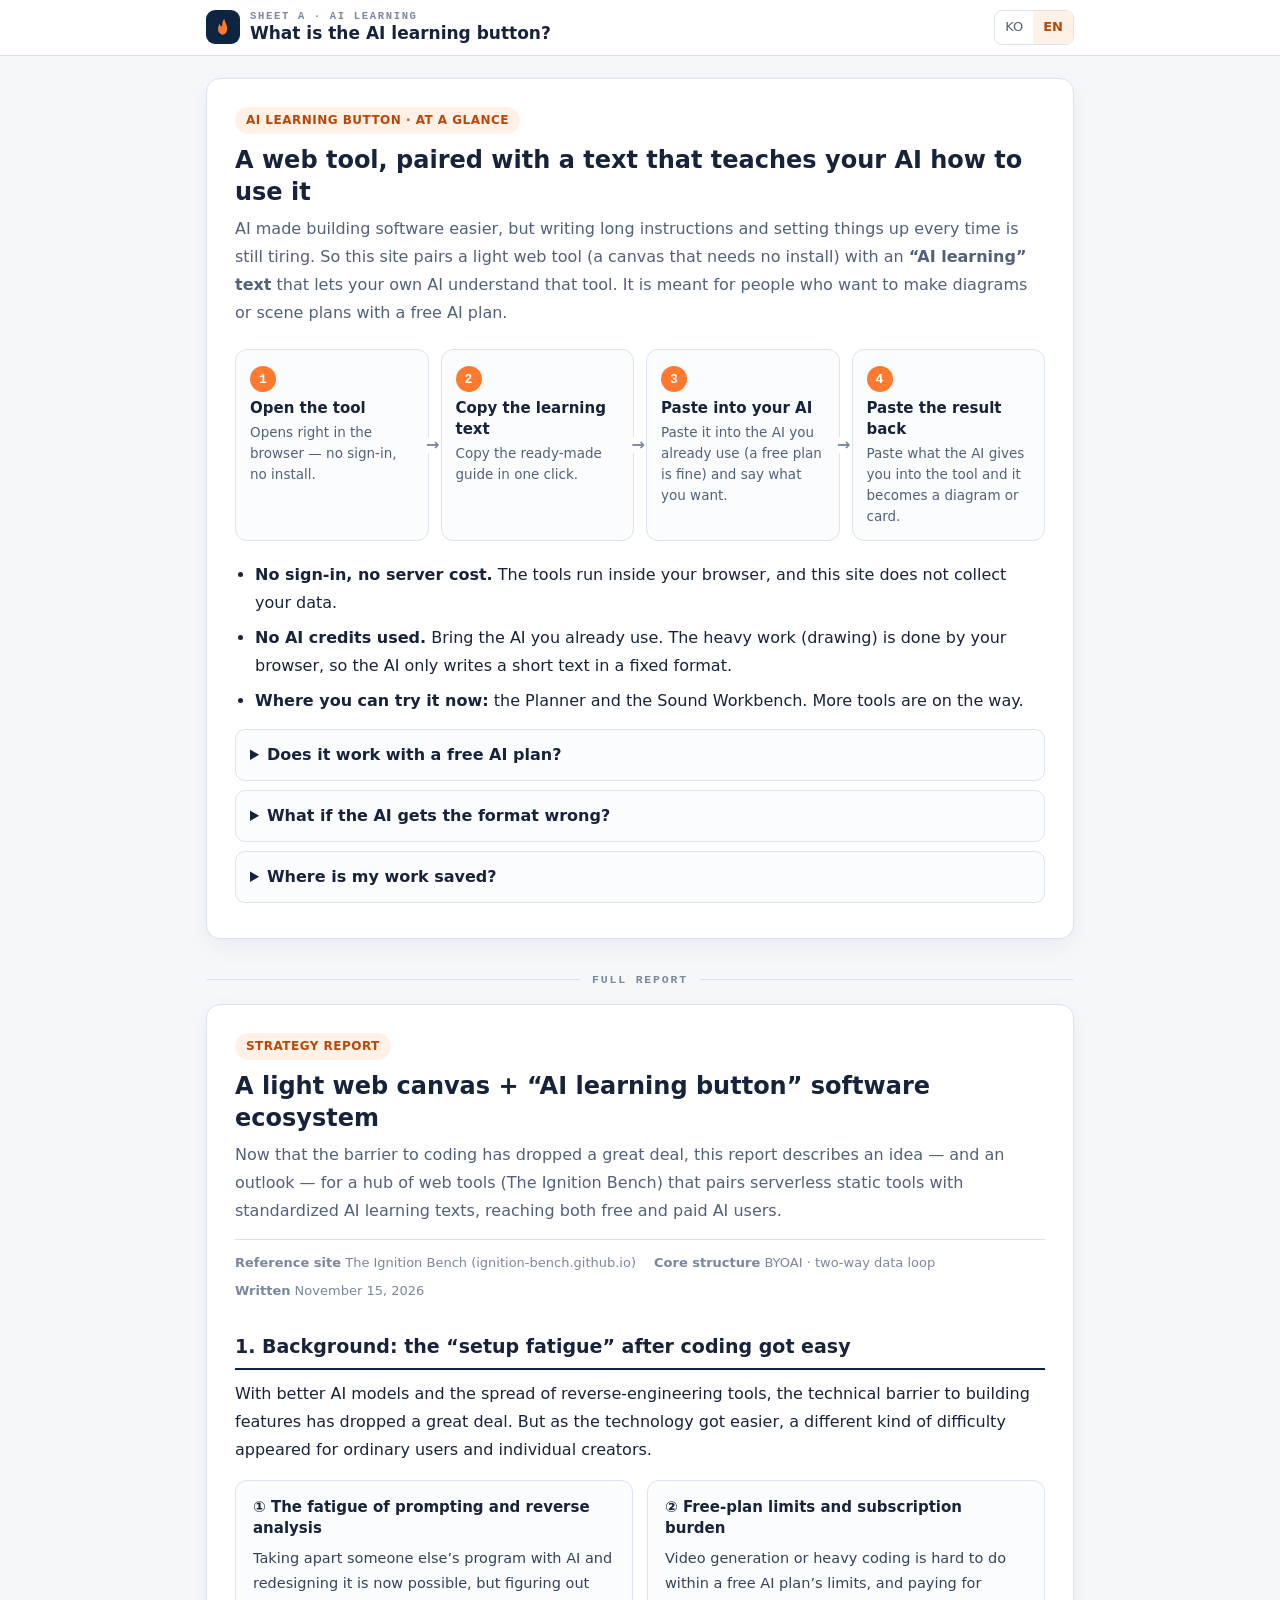
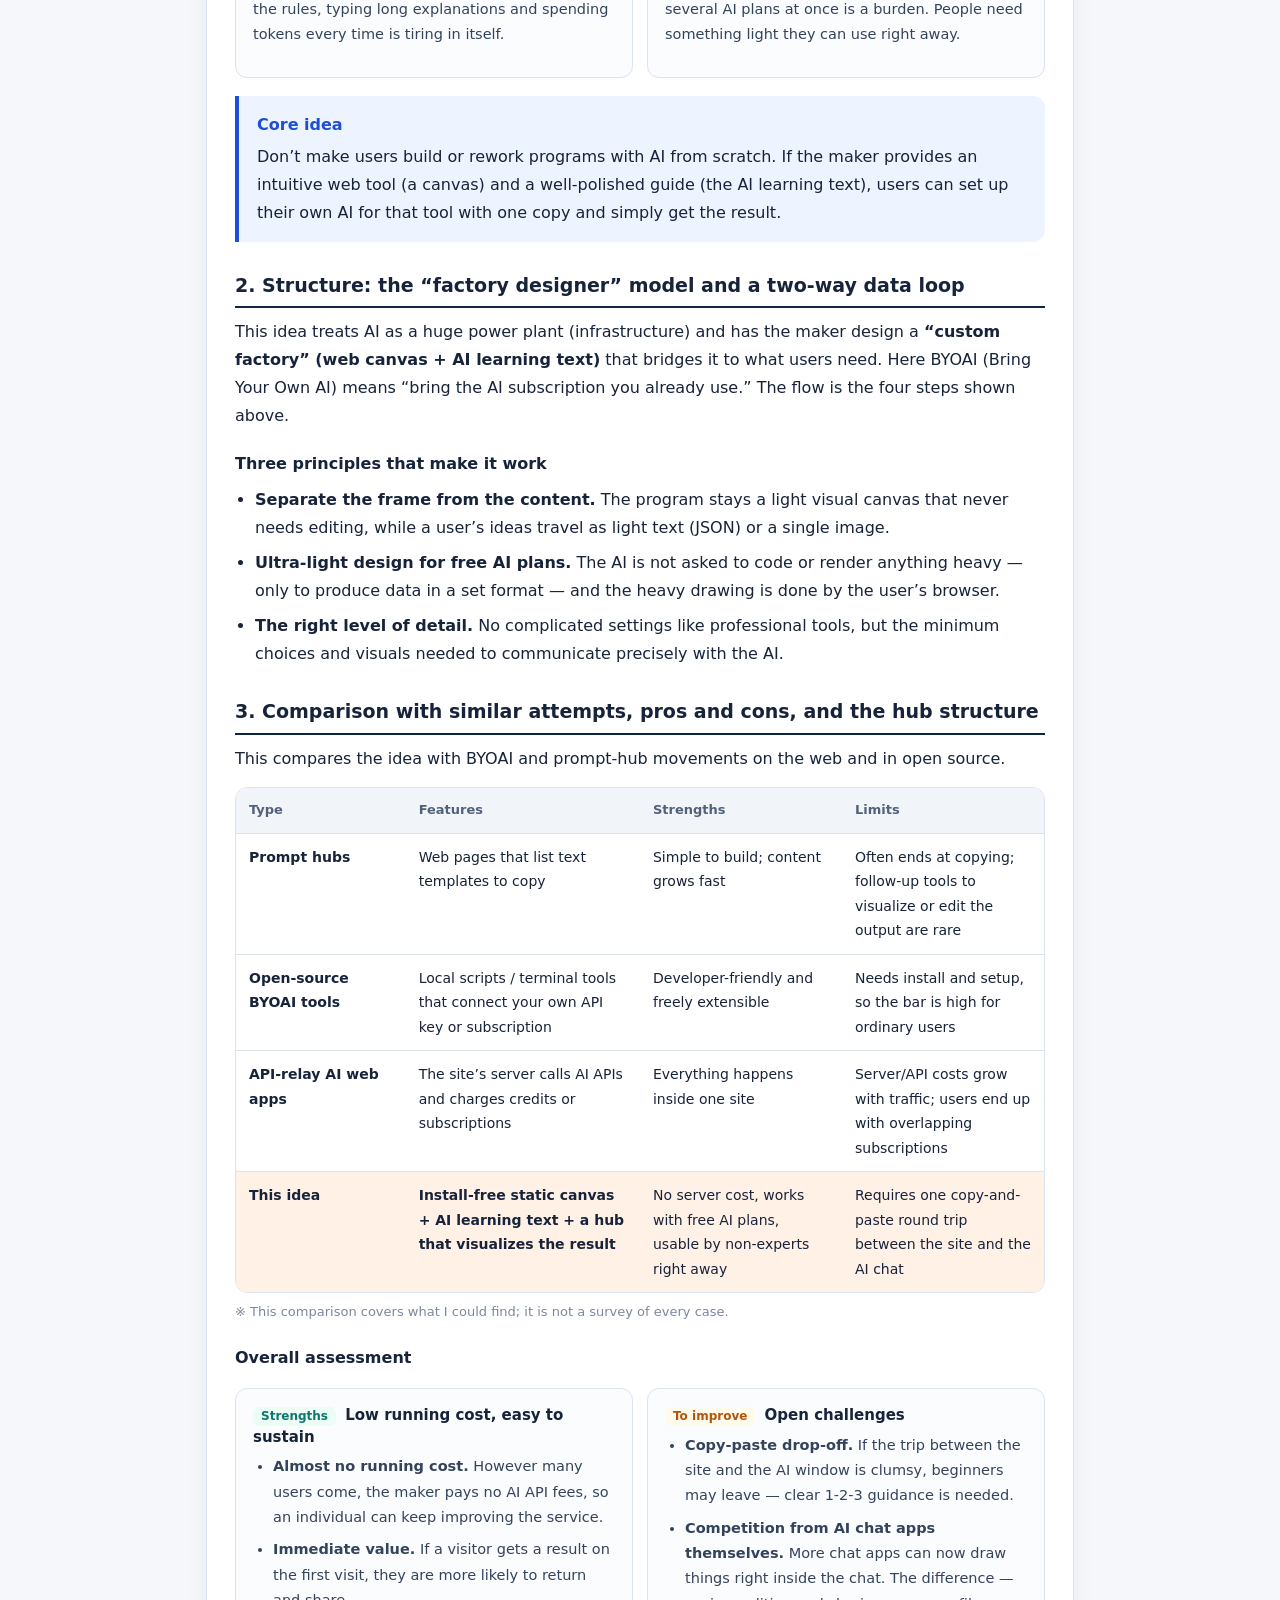
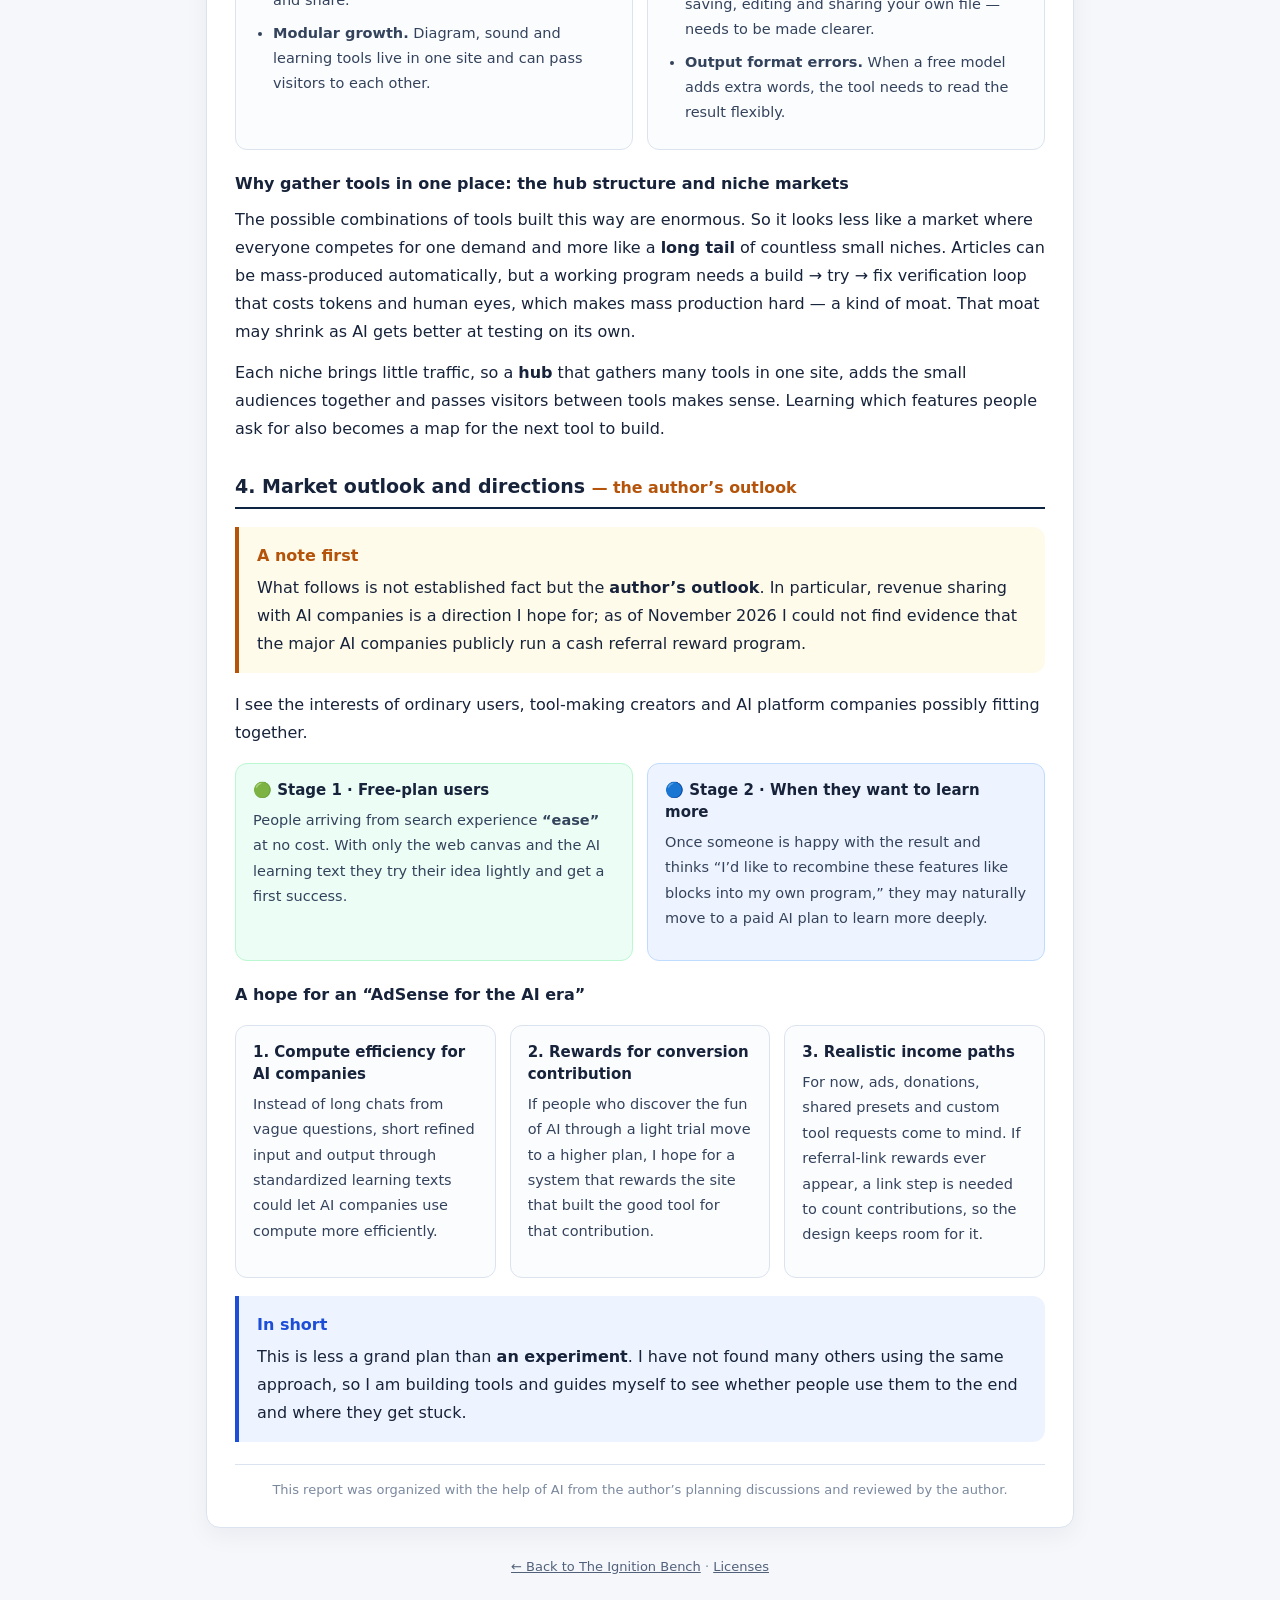
==== ai-learning/index.html @ ddd35b8a "Update print statement from 'Hello' to 'Goodbye'" ====
<!doctype html>
<html lang="ko">
<head>
<meta charset="utf-8">
<meta name="viewport" content="width=device-width, initial-scale=1, viewport-fit=cover">
<title>AI 학습 버튼이란? 무료 AI 플랜으로 쓰는 웹 도구 · The Ignition Bench</title>
<meta name="description" content="AI 학습 버튼 = 웹 도구 + AI에게 쓰는 법을 알려 주는 글 한 쌍. 도구를 열고, 학습 글을 복사해 내 AI(무료 플랜도 가능)에 붙여넣고, 결과를 도구에 붙여넣으면 끝. 로그인 없음 · 서버 비용 없음.">
<meta name="theme-color" content="#ffffff">
<link rel="canonical" href="https://ignition-bench.github.io/ai-learning/">
<meta property="og:type" content="article">
<meta property="og:title" content="AI 학습 버튼이란? · The Ignition Bench">
<meta property="og:description" content="웹 도구 + AI 학습 글. 내 AI(무료 플랜도 가능)에 붙여넣기만 하면 그림과 카드로 완성돼요. · Web tool + AI learning text, works with your own AI.">
<meta property="og:url" content="https://ignition-bench.github.io/ai-learning/">
<meta property="og:image" content="https://ignition-bench.github.io/assets/icon/site-icon-512.png">
<link rel="icon" href="../assets/icon/site-icon.svg" type="image/svg+xml">
<link rel="icon" href="../assets/icon/site-icon-32.png" sizes="32x32" type="image/png">
<link rel="apple-touch-icon" href="../assets/icon/site-icon-180.png">
<style>
  :root{
    --paper:#f5f7fb; --card:#ffffff; --ink:#17233a; --dim:#52617a; --faint:#7a889e; --line:#dbe3ef;
    --bp:#0d2541; --ember:#ff7a2f; --ember-ink:#b8480a; --ember-bg:#fff1e6; --blue:#1d4ed8; --blue-bg:#eef4ff; --green:#0f766e; --green-bg:#ecfdf5; --warn:#b45309; --warn-bg:#fffbeb;
    --f-ui:"Apple SD Gothic Neo","Malgun Gothic","Noto Sans KR",system-ui,-apple-system,"Segoe UI",sans-serif;
    --f-mono:ui-monospace,"SF Mono",Consolas,"Roboto Mono",monospace;
  }
  *{box-sizing:border-box}
  html,body{margin:0}
  body{background:var(--paper);color:var(--ink);font-family:var(--f-ui);line-height:1.75;-webkit-font-smoothing:antialiased;word-break:keep-all;overflow-wrap:anywhere}
  a{color:var(--blue)}
  button{font:inherit;cursor:pointer}
  :focus-visible{outline:2px solid var(--ember);outline-offset:2px}
  html[lang=ko] [data-show=en], html[lang=en] [data-show=ko]{display:none!important}

  .bar{position:sticky;top:0;z-index:5;background:#ffffffee;backdrop-filter:blur(6px);border-bottom:1px solid var(--line)}
  .bar-in{max-width:900px;margin:0 auto;padding:10px 16px;display:flex;align-items:center;gap:10px}
  .home{display:inline-grid;place-items:center;flex:none;width:34px;height:34px;border-radius:9px;background:var(--bp);text-decoration:none}
  .home:hover,.home:focus-visible{box-shadow:0 0 0 3px #ff7a2f55}
  .bar .tt{flex:1;min-width:0}
  .sheet{font:600 10.5px var(--f-mono);letter-spacing:.16em;color:var(--faint)}
  .bar h1{margin:0;font-size:17px;line-height:1.3}
  .lang{display:flex;flex:none;border:1px solid var(--line);border-radius:8px;overflow:hidden}
  .lang button{background:none;border:0;padding:5px 10px;font-size:13px;color:var(--dim)}
  .lang button[aria-pressed="true"]{background:var(--ember-bg);color:var(--ember-ink);font-weight:700}

  .page{max-width:900px;margin:0 auto;padding:22px 16px 56px}
  .panel{background:var(--card);border:1px solid var(--line);border-radius:14px;padding:26px 28px;box-shadow:0 8px 24px rgba(15,23,42,.05)}
  .panel + .panel{margin-top:22px}
  .badge{display:inline-block;background:var(--ember-bg);color:var(--ember-ink);font-size:12px;font-weight:800;padding:3px 11px;border-radius:999px;letter-spacing:.04em;margin-bottom:10px}
  h2{margin:0 0 6px;font-size:24px;line-height:1.35}
  .lead{margin:0 0 4px;color:var(--dim);font-size:16px}
  h3{margin:30px 0 10px;font-size:19px;line-height:1.4;padding-bottom:8px;border-bottom:2px solid var(--bp)}
  h4{margin:20px 0 8px;font-size:16px}
  p{margin:0 0 13px}
  ul{margin:0 0 14px;padding-left:20px}
  li{margin-bottom:7px}

  .flow{display:grid;grid-template-columns:repeat(4,1fr);gap:12px;margin:22px 0 20px;counter-reset:st}
  .step{position:relative;border:1px solid var(--line);border-radius:12px;padding:14px 14px 13px;background:#fbfcfe}
  .step .n{display:inline-grid;place-items:center;width:26px;height:26px;border-radius:50%;background:var(--ember);color:#fff;font:800 13px var(--f-mono);margin-bottom:6px}
  .step b{display:block;font-size:15px;line-height:1.4;margin-bottom:3px}
  .step span{display:block;font-size:13.5px;color:var(--dim);line-height:1.55}
  .step:not(:last-child)::after{content:"→";position:absolute;right:-12px;top:50%;transform:translateY(-50%);color:var(--faint);font-weight:800;background:var(--card);line-height:1;z-index:1}

  .box{border-left:4px solid var(--blue);background:var(--blue-bg);border-radius:0 12px 12px 0;padding:15px 18px;margin:18px 0}
  .box b.t{display:block;color:var(--blue);margin-bottom:4px}
  .box.warn{border-left-color:var(--warn);background:var(--warn-bg)}
  .box.warn b.t{color:var(--warn)}
  .box p:last-child{margin-bottom:0}

  .grid2,.grid3{display:grid;gap:14px;margin:16px 0}
  .grid2{grid-template-columns:repeat(2,1fr)}
  .grid3{grid-template-columns:repeat(3,1fr)}
  .mini{border:1px solid var(--line);border-radius:12px;padding:16px 17px;background:#fbfcfe}
  .mini h5{margin:0 0 6px;font-size:15px;line-height:1.45}
  .mini p,.mini li{font-size:14.5px;color:#34435c}
  .mini ul{margin:6px 0 0}
  .tag{display:inline-block;font-size:12px;font-weight:800;padding:1px 8px;border-radius:6px;margin-right:4px}
  .tag.pro{background:var(--green-bg);color:var(--green)}
  .tag.con{background:var(--warn-bg);color:var(--warn)}

  .tbl{overflow-x:auto;margin:14px 0 8px;border:1px solid var(--line);border-radius:12px}
  table{width:100%;min-width:660px;border-collapse:collapse;font-size:14px}
  th,td{text-align:left;vertical-align:top;padding:11px 13px;border-bottom:1px solid var(--line)}
  th{background:#f1f5fa;font-size:13px;color:var(--dim)}
  tr:last-child td{border-bottom:0}
  tr.me td{background:var(--ember-bg)}
  .cap{font-size:13px;color:var(--faint);margin:0 0 14px}

  .faq details{border:1px solid var(--line);border-radius:10px;padding:11px 14px;margin:9px 0;background:#fbfcfe}
  .faq summary{cursor:pointer;font-weight:700}
  .faq details p{margin:8px 0 0;font-size:14.5px;color:#34435c}

  .sep{display:flex;align-items:center;gap:12px;margin:34px 0 18px;color:var(--faint);font:700 11.5px var(--f-mono);letter-spacing:.16em}
  .sep::before,.sep::after{content:"";flex:1;height:1px;background:var(--line)}
  .meta{display:flex;flex-wrap:wrap;gap:6px 18px;margin-top:14px;padding-top:12px;border-top:1px solid var(--line);font-size:13px;color:var(--faint)}
  .foot{margin-top:28px;text-align:center;font-size:13px;color:var(--faint)}
  .foot a{color:var(--dim)}

  @media (max-width:720px){
    .panel{padding:20px 17px}
    h2{font-size:21px}
    .flow{grid-template-columns:1fr 1fr}
    .step:nth-child(2)::after{display:none}
    .grid2,.grid3{grid-template-columns:1fr}
    .bar .sheet{display:none}
  }
  @media (max-width:420px){ .flow{grid-template-columns:1fr} .step::after{display:none} }
</style>
</head>
<body>
<header class="bar"><div class="bar-in">
  <a class="home" href="../" data-ko-title="The Ignition Bench 메인으로" data-en-title="Back to The Ignition Bench" title="The Ignition Bench 메인으로"><svg viewBox="28 12 30 40" width="18" height="18" aria-hidden="true"><path d="M41 49 C 29 45, 31 32, 36 25 C 37 31, 40 32, 41 30 C 42 24, 41 18, 46 14 C 48 24, 54 29, 52 39 C 51 45, 47 49, 41 49Z" fill="#ff7a2f"/></svg></a>
  <div class="tt"><div class="sheet">SHEET A · AI LEARNING</div><h1 data-ko="AI 학습 버튼이란?" data-en="What is the AI learning button?">AI 학습 버튼이란?</h1></div>
  <div class="lang" role="group" aria-label="Language"><button type="button" data-l="ko" aria-pressed="true">KO</button><button type="button" data-l="en" aria-pressed="false">EN</button></div>
</div></header>

<main class="page">

<article class="panel" id="what">
  <div data-show="ko">
    <span class="badge">AI 학습 버튼 · 한눈에</span>
    <h2>웹 도구 + AI에게 쓰는 법을 알려 주는 글, 한 쌍이에요</h2>
    <p class="lead">AI 덕분에 프로그램 만들기는 쉬워졌지만, 매번 긴 설명을 쓰고 설정하는 일은 여전히 피곤해요. 그래서 이 사이트는 설치 없이 바로 쓰는 가벼운 웹 도구(도화지)와, 내 AI가 그 도구를 이해하게 해 주는 <b>「AI 학습」 글</b>을 함께 둡니다. 무료 AI 플랜으로 다이어그램이나 장면 설계를 만들고 싶은 분을 위한 방식이에요.</p>
  </div>
  <div data-show="en">
    <span class="badge">AI LEARNING BUTTON · AT A GLANCE</span>
    <h2>A web tool, paired with a text that teaches your AI how to use it</h2>
    <p class="lead">AI made building software easier, but writing long instructions and setting things up every time is still tiring. So this site pairs a light web tool (a canvas that needs no install) with an <b>“AI learning” text</b> that lets your own AI understand that tool. It is meant for people who want to make diagrams or scene plans with a free AI plan.</p>
  </div>

  <div class="flow" role="list">
    <div class="step" role="listitem"><span class="n">1</span>
      <b data-show="ko">도구 열기</b><b data-show="en">Open the tool</b>
      <span data-show="ko">로그인도 설치도 없이 브라우저에서 바로 열어요.</span><span data-show="en">Opens right in the browser — no sign-in, no install.</span></div>
    <div class="step" role="listitem"><span class="n">2</span>
      <b data-show="ko">AI 학습 글 복사</b><b data-show="en">Copy the learning text</b>
      <span data-show="ko">도구가 준비해 둔 설명서를 한 번에 복사해요.</span><span data-show="en">Copy the ready-made guide in one click.</span></div>
    <div class="step" role="listitem"><span class="n">3</span>
      <b data-show="ko">내 AI에 붙여넣기</b><b data-show="en">Paste into your AI</b>
      <span data-show="ko">내가 쓰는 AI(무료 플랜도 괜찮아요)에 붙여넣고 하고 싶은 걸 말해요.</span><span data-show="en">Paste it into the AI you already use (a free plan is fine) and say what you want.</span></div>
    <div class="step" role="listitem"><span class="n">4</span>
      <b data-show="ko">결과를 도구에 붙여넣기</b><b data-show="en">Paste the result back</b>
      <span data-show="ko">AI가 준 결과를 도구에 붙여넣으면 그림과 카드로 완성돼요.</span><span data-show="en">Paste what the AI gives you into the tool and it becomes a diagram or card.</span></div>
  </div>

  <div data-show="ko">
    <ul>
      <li><b>로그인 없음 · 서버 비용 없음.</b> 도구는 내 브라우저 안에서 움직이고, 이 사이트는 내 데이터를 걷지 않아요.</li>
      <li><b>AI 크레딧을 쓰지 않아요.</b> AI는 각자 쓰던 걸 그대로 가져오고, 무거운 일(화면 그리기)은 브라우저가 해서 AI는 정해진 형식의 글만 만들면 돼요.</li>
      <li><b>지금 써 볼 수 있는 곳:</b> 기획 도구와 사운드 작업대. 다른 도구로 넓혀 가는 중이에요.</li>
    </ul>
    <div class="faq">
      <details><summary>무료 AI 플랜으로도 되나요?</summary><p>네. 그게 이 방식의 목적이에요. 긴 대화나 무거운 코딩 대신, 학습 글이 정한 형식의 짧은 결과만 만들게 해서 무료 플랜의 한도 안에서도 쓸 수 있게 설계했어요.</p></details>
      <details><summary>AI가 형식을 틀리게 주면요?</summary><p>AI에게 “설명서의 형식대로 다시 써 줘”라고 말하면 보통 고쳐져요. 무료 모델은 가끔 형식 밖의 말을 섞기도 해서, 이 부분은 도구를 다듬으면서 계속 보완하고 있어요.</p></details>
      <details><summary>내 작업은 어디에 저장되나요?</summary><p>내 브라우저와 내가 저장한 파일에 있어요. 이 사이트는 로그인이 없고 내용을 서버로 보내지 않아요. 다른 기기로 옮기려면 파일로 저장해 두세요.</p></details>
    </div>
  </div>
  <div data-show="en">
    <ul>
      <li><b>No sign-in, no server cost.</b> The tools run inside your browser, and this site does not collect your data.</li>
      <li><b>No AI credits used.</b> Bring the AI you already use. The heavy work (drawing) is done by your browser, so the AI only writes a short text in a fixed format.</li>
      <li><b>Where you can try it now:</b> the Planner and the Sound Workbench. More tools are on the way.</li>
    </ul>
    <div class="faq">
      <details><summary>Does it work with a free AI plan?</summary><p>Yes — that is the whole point. Instead of long chats or heavy coding, the learning text asks the AI for a short result in a set format, so it fits within a free plan’s limits.</p></details>
      <details><summary>What if the AI gets the format wrong?</summary><p>Ask it to “rewrite it in the format of the guide” and it usually fixes it. Free models sometimes add extra words, so we keep improving the tools on this point.</p></details>
      <details><summary>Where is my work saved?</summary><p>In your browser and in the files you save. There is no sign-in and the site does not send your content to a server. Save to a file if you want to move to another device.</p></details>
    </div>
  </div>
</article>

<div class="sep"><span data-show="ko">전체 보고서</span><span data-show="en">FULL REPORT</span></div>

<article class="panel" id="report">
  <div data-show="ko">
    <span class="badge">STRATEGY REPORT · 구상 보고서</span>
    <h2>웹 캔버스(도화지) + AI 학습 버튼 기반 초경량 소프트웨어 구상</h2>
    <p class="lead">코딩 진입장벽이 크게 낮아진 시대에, 서버 과금 없는 정적 웹 도구와 표준화된 AI 학습 글을 묶어 무료·유료 AI 사용자 모두에게 닿는 웹 도구 허브(The Ignition Bench)를 만들어 보려는 구상과 앞으로의 전망입니다.</p>
    <div class="meta"><span><b>기준 사이트</b> The Ignition Bench (ignition-bench.github.io)</span><span><b>핵심 구조</b> BYOAI · 양방향 데이터 순환</span><span><b>작성일</b> 2026년 11월 15일</span></div>
  </div>
  <div data-show="en">
    <span class="badge">STRATEGY REPORT</span>
    <h2>A light web canvas + “AI learning button” software ecosystem</h2>
    <p class="lead">Now that the barrier to coding has dropped a great deal, this report describes an idea — and an outlook — for a hub of web tools (The Ignition Bench) that pairs serverless static tools with standardized AI learning texts, reaching both free and paid AI users.</p>
    <div class="meta"><span><b>Reference site</b> The Ignition Bench (ignition-bench.github.io)</span><span><b>Core structure</b> BYOAI · two-way data loop</span><span><b>Written</b> November 15, 2026</span></div>
  </div>

  <div data-show="ko">
    <h3>1. 배경: 코딩이 쉬워진 뒤에 찾아온 ‘설정의 피로’</h3>
    <p>AI 모델의 발전과 역설계(Reverse Engineering) 도구의 보편화로 기능을 구현하는 기술적 장벽은 크게 낮아졌습니다. 그러나 기술이 쉬워진 만큼, 일반 사용자와 개인 창작자 앞에는 다른 형태의 어려움이 생겼습니다.</p>
    <div class="grid2">
      <div class="mini"><h5>① 프롬프트 작성과 역분석의 피로</h5><p>남이 만든 프로그램을 AI로 뜯어보고 다시 설계하는 일은 가능해졌지만, 매번 규칙을 파악하고 긴 설명을 입력하며 토큰을 쓰는 과정 자체가 큰 피로가 됩니다.</p></div>
      <div class="mini"><h5>② 무료 플랜의 한계와 구독 부담</h5><p>영상 생성이나 무거운 코딩은 무료 AI 플랜의 한도 안에서 하기 어렵습니다. 여러 AI의 유료 플랜을 동시에 구독하기도 부담스러워서, 가볍고 바로 쓸 수 있는 대안이 필요합니다.</p></div>
    </div>
    <div class="box"><b class="t">핵심 생각</b><p>사용자에게 처음부터 AI로 프로그램을 짜거나 뜯어고치게 하지 말자. 제작자가 직관적인 웹 도구(도화지)와 잘 다듬은 사용 설명서(AI 학습 글)를 미리 주면, 사용자는 복사 한 번으로 자기 AI를 그 도구 전용으로 세팅하고 결과만 받으면 된다.</p></div>
  </div>
  <div data-show="en">
    <h3>1. Background: the “setup fatigue” after coding got easy</h3>
    <p>With better AI models and the spread of reverse-engineering tools, the technical barrier to building features has dropped a great deal. But as the technology got easier, a different kind of difficulty appeared for ordinary users and individual creators.</p>
    <div class="grid2">
      <div class="mini"><h5>① The fatigue of prompting and reverse analysis</h5><p>Taking apart someone else’s program with AI and redesigning it is now possible, but figuring out the rules, typing long explanations and spending tokens every time is tiring in itself.</p></div>
      <div class="mini"><h5>② Free-plan limits and subscription burden</h5><p>Video generation or heavy coding is hard to do within a free AI plan’s limits, and paying for several AI plans at once is a burden. People need something light they can use right away.</p></div>
    </div>
    <div class="box"><b class="t">Core idea</b><p>Don’t make users build or rework programs with AI from scratch. If the maker provides an intuitive web tool (a canvas) and a well-polished guide (the AI learning text), users can set up their own AI for that tool with one copy and simply get the result.</p></div>
  </div>

  <div data-show="ko">
    <h3>2. 구조: ‘공장 설계자’ 모델과 양방향 데이터 순환</h3>
    <p>이 구상은 AI를 거대한 발전소(인프라)로 보고, 제작자가 사용자의 필요에 맞춘 <b>‘맞춤형 공장(웹 캔버스 + AI 학습 글)’</b>을 설계해 둘 사이를 잇는 구조입니다. 여기서 BYOAI(Bring Your Own AI)는 “내가 쓰던 AI 구독을 그대로 가져온다”는 뜻으로 씁니다. 흐름은 위의 4단계와 같습니다.</p>
    <h4>이 구조가 작동하는 세 가지 원칙</h4>
    <ul>
      <li><b>틀과 알맹이의 분리.</b> 프로그램은 고칠 필요 없는 가벼운 시각 캔버스로 고정하고, 사용자의 아이디어는 가벼운 텍스트(JSON)나 한 장의 이미지로 담아 주고받습니다.</li>
      <li><b>무료 AI 플랜에 맞춘 초경량 설계.</b> AI에게 무거운 코딩이나 렌더링을 시키지 않고 정해진 형식의 데이터만 만들게 하며, 화면을 그리는 무거운 일은 사용자의 브라우저가 맡습니다.</li>
      <li><b>알맞은 수준의 디테일.</b> 전문가용 도구처럼 설정이 복잡하지 않으면서도, AI와 정확히 소통하는 데 필요한 최소한의 선택지와 시각화는 제공합니다.</li>
    </ul>
  </div>
  <div data-show="en">
    <h3>2. Structure: the “factory designer” model and a two-way data loop</h3>
    <p>This idea treats AI as a huge power plant (infrastructure) and has the maker design a <b>“custom factory” (web canvas + AI learning text)</b> that bridges it to what users need. Here BYOAI (Bring Your Own AI) means “bring the AI subscription you already use.” The flow is the four steps shown above.</p>
    <h4>Three principles that make it work</h4>
    <ul>
      <li><b>Separate the frame from the content.</b> The program stays a light visual canvas that never needs editing, while a user’s ideas travel as light text (JSON) or a single image.</li>
      <li><b>Ultra-light design for free AI plans.</b> The AI is not asked to code or render anything heavy — only to produce data in a set format — and the heavy drawing is done by the user’s browser.</li>
      <li><b>The right level of detail.</b> No complicated settings like professional tools, but the minimum choices and visuals needed to communicate precisely with the AI.</li>
    </ul>
  </div>

  <div data-show="ko">
    <h3>3. 비슷한 시도와의 비교, 장단점, 그리고 허브 구조</h3>
    <p>웹과 오픈소스 생태계의 BYOAI·프롬프트 허브 움직임과 이 구상을 견주어 보았습니다.</p>
  </div>
  <div data-show="en">
    <h3>3. Comparison with similar attempts, pros and cons, and the hub structure</h3>
    <p>This compares the idea with BYOAI and prompt-hub movements on the web and in open source.</p>
  </div>
  <div class="tbl"><table>
    <thead><tr>
      <th style="width:21%"><span data-show="ko">유형</span><span data-show="en">Type</span></th>
      <th style="width:29%"><span data-show="ko">특징</span><span data-show="en">Features</span></th>
      <th style="width:25%"><span data-show="ko">장점</span><span data-show="en">Strengths</span></th>
      <th style="width:25%"><span data-show="ko">한계</span><span data-show="en">Limits</span></th></tr></thead>
    <tbody>
      <tr>
        <td><b><span data-show="ko">프롬프트 모음 사이트</span><span data-show="en">Prompt hubs</span></b></td>
        <td><span data-show="ko">텍스트 템플릿을 나열하고 복사하게 하는 웹페이지</span><span data-show="en">Web pages that list text templates to copy</span></td>
        <td><span data-show="ko">구현이 단순하고 콘텐츠를 빨리 늘릴 수 있음</span><span data-show="en">Simple to build; content grows fast</span></td>
        <td><span data-show="ko">복사에서 끝나는 경우가 많고, 결과를 다시 시각화·편집하는 후속 도구가 드묾</span><span data-show="en">Often ends at copying; follow-up tools to visualize or edit the output are rare</span></td></tr>
      <tr>
        <td><b><span data-show="ko">오픈소스 BYOAI 도구</span><span data-show="en">Open-source BYOAI tools</span></b></td>
        <td><span data-show="ko">자기 API 키나 구독 AI를 연결해 쓰는 로컬 스크립트·터미널 도구</span><span data-show="en">Local scripts / terminal tools that connect your own API key or subscription</span></td>
        <td><span data-show="ko">개발자에게 친화적이고 확장이 자유로움</span><span data-show="en">Developer-friendly and freely extensible</span></td>
        <td><span data-show="ko">설치와 환경 설정이 필요해 일반 사용자에게는 문턱이 높음</span><span data-show="en">Needs install and setup, so the bar is high for ordinary users</span></td></tr>
      <tr>
        <td><b><span data-show="ko">API 중계형 AI 웹 앱</span><span data-show="en">API-relay AI web apps</span></b></td>
        <td><span data-show="ko">사이트 서버가 AI API를 호출하고 크레딧·구독료를 받음</span><span data-show="en">The site’s server calls AI APIs and charges credits or subscriptions</span></td>
        <td><span data-show="ko">한 사이트 안에서 모든 과정이 끝남</span><span data-show="en">Everything happens inside one site</span></td>
        <td><span data-show="ko">이용자가 늘면 서버·API 비용이 커지고, 사용자는 구독이 중복됨</span><span data-show="en">Server/API costs grow with traffic; users end up with overlapping subscriptions</span></td></tr>
      <tr class="me">
        <td><b><span data-show="ko">이 구상</span><span data-show="en">This idea</span></b></td>
        <td><b><span data-show="ko">무설치 정적 웹 캔버스 + AI 학습 글 + 결과를 다시 시각화하는 도구 허브</span><span data-show="en">Install-free static canvas + AI learning text + a hub that visualizes the result</span></b></td>
        <td><span data-show="ko">서버 비용이 없고, 무료 AI 플랜과 호환되며, 비전공자도 바로 쓸 수 있음</span><span data-show="en">No server cost, works with free AI plans, usable by non-experts right away</span></td>
        <td><span data-show="ko">웹사이트와 AI 채팅창 사이를 한 번 복사·붙여넣기로 오가야 함</span><span data-show="en">Requires one copy-and-paste round trip between the site and the AI chat</span></td></tr>
    </tbody></table></div>
  <p class="cap"><span data-show="ko">※ 제가 찾아본 범위에서의 비교이며, 모든 사례를 조사한 것은 아닙니다.</span><span data-show="en">※ This comparison covers what I could find; it is not a survey of every case.</span></p>

  <div data-show="ko">
    <h4>종합 평가</h4>
    <div class="grid2">
      <div class="mini"><h5><span class="tag pro">강점</span> 운영비 부담이 작고 오래 가기 쉬움</h5><ul>
        <li><b>운영비가 거의 없음.</b> 사용자가 아무리 늘어도 제작자에게 AI API 비용이 생기지 않아 개인 개발자도 서비스를 계속 다듬을 수 있습니다.</li>
        <li><b>바로 느끼는 효용.</b> 방문자가 첫 방문에서 결과를 경험하면 재방문과 공유로 이어지기 쉽습니다.</li>
        <li><b>모듈 확장성.</b> 다이어그램, 사운드, 학습 도구 등을 한 사이트에 모아 서로 방문자를 나눌 수 있습니다.</li></ul></div>
      <div class="mini"><h5><span class="tag con">보완점</span> 풀어야 할 과제</h5><ul>
        <li><b>복사·붙여넣기 이탈.</b> 웹과 AI 창을 오가는 동선이 매끄럽지 않으면 초보자가 떠날 수 있어, 1·2·3단계 안내로 풀어야 합니다.</li>
        <li><b>AI 채팅 앱 자체와의 경쟁.</b> AI 채팅 앱 안에서 바로 그림을 그려 주는 기능이 늘고 있습니다. 내 파일로 저장·편집·공유할 수 있다는 차이를 더 분명히 해야 합니다.</li>
        <li><b>출력 형식 오차.</b> 무료 모델이 형식 밖의 글을 섞을 때 도구가 유연하게 읽어 내는 보정이 중요합니다.</li></ul></div>
    </div>

    <h4>왜 도구를 한곳에 모으나: 허브 구조와 틈새 시장</h4>
    <p>이 방식으로 만들 수 있는 도구의 조합은 매우 많습니다. 그래서 한 가지 수요를 두고 모두가 부딪히는 시장이라기보다, 작은 틈새가 수없이 흩어진 <b>롱테일</b>에 가깝다고 봅니다. 글은 자동으로 수천 편을 만들어 낼 수 있지만, 돌아가는 프로그램은 만들고 → 써 보고 → 고치는 검증 루프를 거쳐야 하고 그 과정에 토큰과 사람의 눈이 들기 때문에, 대량으로 찍어내기 어렵다는 점도 방어선이 됩니다. 다만 이 방어선은 AI가 스스로 테스트하는 기능이 좋아질수록 낮아질 수 있습니다.</p>
    <p>틈새마다 트래픽은 작기 때문에, 여러 도구를 한 사이트에 모아 작은 방문자를 합치고 도구끼리 방문자를 넘겨 주는 <b>허브 구조</b>가 의미를 가집니다. 그 틈새를 채워 가며 어떤 기능을 사람들이 원하는지를 알게 되는 것도, 다음에 만들 도구를 정하는 지도가 됩니다.</p>
  </div>
  <div data-show="en">
    <h4>Overall assessment</h4>
    <div class="grid2">
      <div class="mini"><h5><span class="tag pro">Strengths</span> Low running cost, easy to sustain</h5><ul>
        <li><b>Almost no running cost.</b> However many users come, the maker pays no AI API fees, so an individual can keep improving the service.</li>
        <li><b>Immediate value.</b> If a visitor gets a result on the first visit, they are more likely to return and share.</li>
        <li><b>Modular growth.</b> Diagram, sound and learning tools live in one site and can pass visitors to each other.</li></ul></div>
      <div class="mini"><h5><span class="tag con">To improve</span> Open challenges</h5><ul>
        <li><b>Copy-paste drop-off.</b> If the trip between the site and the AI window is clumsy, beginners may leave — clear 1-2-3 guidance is needed.</li>
        <li><b>Competition from AI chat apps themselves.</b> More chat apps can now draw things right inside the chat. The difference — saving, editing and sharing your own file — needs to be made clearer.</li>
        <li><b>Output format errors.</b> When a free model adds extra words, the tool needs to read the result flexibly.</li></ul></div>
    </div>

    <h4>Why gather tools in one place: the hub structure and niche markets</h4>
    <p>The possible combinations of tools built this way are enormous. So it looks less like a market where everyone competes for one demand and more like a <b>long tail</b> of countless small niches. Articles can be mass-produced automatically, but a working program needs a build → try → fix verification loop that costs tokens and human eyes, which makes mass production hard — a kind of moat. That moat may shrink as AI gets better at testing on its own.</p>
    <p>Each niche brings little traffic, so a <b>hub</b> that gathers many tools in one site, adds the small audiences together and passes visitors between tools makes sense. Learning which features people ask for also becomes a map for the next tool to build.</p>
  </div>

  <div data-show="ko">
    <h3>4. 시장성과 확장 방향 <small style="font-weight:600;color:var(--warn)">— 작성자의 전망입니다</small></h3>
    <div class="box warn"><b class="t">먼저 밝혀 둡니다</b><p>이 장의 내용은 확인된 사실이 아니라 <b>작성자의 전망</b>입니다. 특히 AI 회사와의 수익 배분은 제가 바라는 방향이며, 2026년 11월 현재 주요 AI 회사가 현금 형태의 추천 보상 제도를 공개적으로 운영한다는 근거는 찾지 못했습니다.</p></div>
    <p>일반 사용자, 도구를 만드는 창작자, AI 플랫폼 기업의 이해가 맞물릴 수 있다고 봅니다.</p>
    <div class="grid2">
      <div class="mini" style="background:var(--green-bg);border-color:#bbf7d0"><h5>🟢 1단계 · 무료 플랜 사용자</h5><p>검색을 통해 들어온 사용자가 비용 없이 <b>‘편함’</b>을 경험하는 단계입니다. 웹 캔버스와 AI 학습 글만으로 자기 아이디어를 가볍게 실행해 보고 첫 성공을 얻습니다.</p></div>
      <div class="mini" style="background:var(--blue-bg);border-color:#bfdbfe"><h5>🔵 2단계 · 더 배우고 싶어질 때</h5><p>결과에 만족한 사람이 “이 기능을 블록처럼 다르게 조립해 나만의 프로그램으로 키우고 싶다”고 느끼면, 자연스럽게 AI의 유료 플랜으로 넘어가 더 깊이 배우게 될 수 있습니다.</p></div>
    </div>
    <h4>‘AI 시대의 애드센스’ 같은 생태계에 대한 바람</h4>
    <div class="grid3">
      <div class="mini"><h5>1. AI 회사의 연산 효율</h5><p>모호한 질문으로 긴 대화를 하는 대신, 표준화된 학습 글로 짧고 정제된 입출력을 하면 AI 회사도 연산 자원을 더 효율적으로 쓸 수 있다고 봅니다.</p></div>
      <div class="mini"><h5>2. 전환 기여에 대한 보상</h5><p>가벼운 체험으로 AI의 재미를 알게 된 사람이 상위 요금제로 옮겨 간다면, 좋은 도구를 만든 사이트가 그 기여만큼 보상받는 제도가 생기면 좋겠다고 기대합니다.</p></div>
      <div class="mini"><h5>3. 현실적인 수익 경로</h5><p>당장은 광고, 후원, 프리셋 공유, 맞춤 도구 제작 의뢰 같은 경로를 생각할 수 있습니다. 추천 링크 방식의 보상이 생긴다면 링크를 거치는 단계가 있어야 기여를 셀 수 있어서, 설계에 그 자리를 염두에 둡니다.</p></div>
    </div>
    <div class="box"><b class="t">정리</b><p>이 구상은 큰 계획이라기보다 <b>하나의 실험</b>입니다. 같은 방식을 쓰는 곳을 아직 많이 찾지 못했고, 그래서 직접 도구와 설명서를 만들어 보며 사람들이 끝까지 쓰는지, 어디서 막히는지를 지켜보려 합니다.</p></div>
  </div>
  <div data-show="en">
    <h3>4. Market outlook and directions <small style="font-weight:600;color:var(--warn)">— the author’s outlook</small></h3>
    <div class="box warn"><b class="t">A note first</b><p>What follows is not established fact but the <b>author’s outlook</b>. In particular, revenue sharing with AI companies is a direction I hope for; as of November 2026 I could not find evidence that the major AI companies publicly run a cash referral reward program.</p></div>
    <p>I see the interests of ordinary users, tool-making creators and AI platform companies possibly fitting together.</p>
    <div class="grid2">
      <div class="mini" style="background:var(--green-bg);border-color:#bbf7d0"><h5>🟢 Stage 1 · Free-plan users</h5><p>People arriving from search experience <b>“ease”</b> at no cost. With only the web canvas and the AI learning text they try their idea lightly and get a first success.</p></div>
      <div class="mini" style="background:var(--blue-bg);border-color:#bfdbfe"><h5>🔵 Stage 2 · When they want to learn more</h5><p>Once someone is happy with the result and thinks “I’d like to recombine these features like blocks into my own program,” they may naturally move to a paid AI plan to learn more deeply.</p></div>
    </div>
    <h4>A hope for an “AdSense for the AI era”</h4>
    <div class="grid3">
      <div class="mini"><h5>1. Compute efficiency for AI companies</h5><p>Instead of long chats from vague questions, short refined input and output through standardized learning texts could let AI companies use compute more efficiently.</p></div>
      <div class="mini"><h5>2. Rewards for conversion contribution</h5><p>If people who discover the fun of AI through a light trial move to a higher plan, I hope for a system that rewards the site that built the good tool for that contribution.</p></div>
      <div class="mini"><h5>3. Realistic income paths</h5><p>For now, ads, donations, shared presets and custom tool requests come to mind. If referral-link rewards ever appear, a link step is needed to count contributions, so the design keeps room for it.</p></div>
    </div>
    <div class="box"><b class="t">In short</b><p>This is less a grand plan than <b>an experiment</b>. I have not found many others using the same approach, so I am building tools and guides myself to see whether people use them to the end and where they get stuck.</p></div>
  </div>

  <div class="foot" style="margin-top:22px;padding-top:14px;border-top:1px solid var(--line)">
    <span data-show="ko">이 보고서는 작성자의 기획 논의를 AI의 도움으로 정리하고 작성자가 검토했습니다.</span>
    <span data-show="en">This report was organized with the help of AI from the author’s planning discussions and reviewed by the author.</span>
  </div>
</article>

<p class="foot"><a href="../" data-ko="← The Ignition Bench 메인으로" data-en="← Back to The Ignition Bench">← The Ignition Bench 메인으로</a> · <a href="../licenses/" data-ko="라이선스" data-en="Licenses">라이선스</a></p>
</main>

<script>
(() => {
  const LS = { get(k){ try { return localStorage.getItem(k); } catch(e){ return null; } }, set(k,v){ try { localStorage.setItem(k,v); } catch(e){} } };
  let lang = LS.get('ib-lang') || ((navigator.language || 'ko').toLowerCase().startsWith('ko') ? 'ko' : 'en');
  const render = () => {
    document.documentElement.lang = lang;
    document.querySelectorAll('[data-ko]').forEach(el => { el.textContent = el.dataset[lang]; });
    document.querySelectorAll('[data-ko-title]').forEach(el => { el.title = el.dataset[lang + 'Title']; el.setAttribute('aria-label', el.title); });
    document.querySelectorAll('.lang button').forEach(b => b.setAttribute('aria-pressed', String(b.dataset.l === lang)));
    document.title = lang === 'ko' ? 'AI 학습 버튼이란? 무료 AI 플랜으로 쓰는 웹 도구 · The Ignition Bench' : 'What is the AI learning button? Web tools for your own AI · The Ignition Bench';
  };
  document.querySelectorAll('.lang button').forEach(b => b.addEventListener('click', () => { lang = b.dataset.l; LS.set('ib-lang', lang); render(); }));
  render();
})();
</script>
</body>
</html>
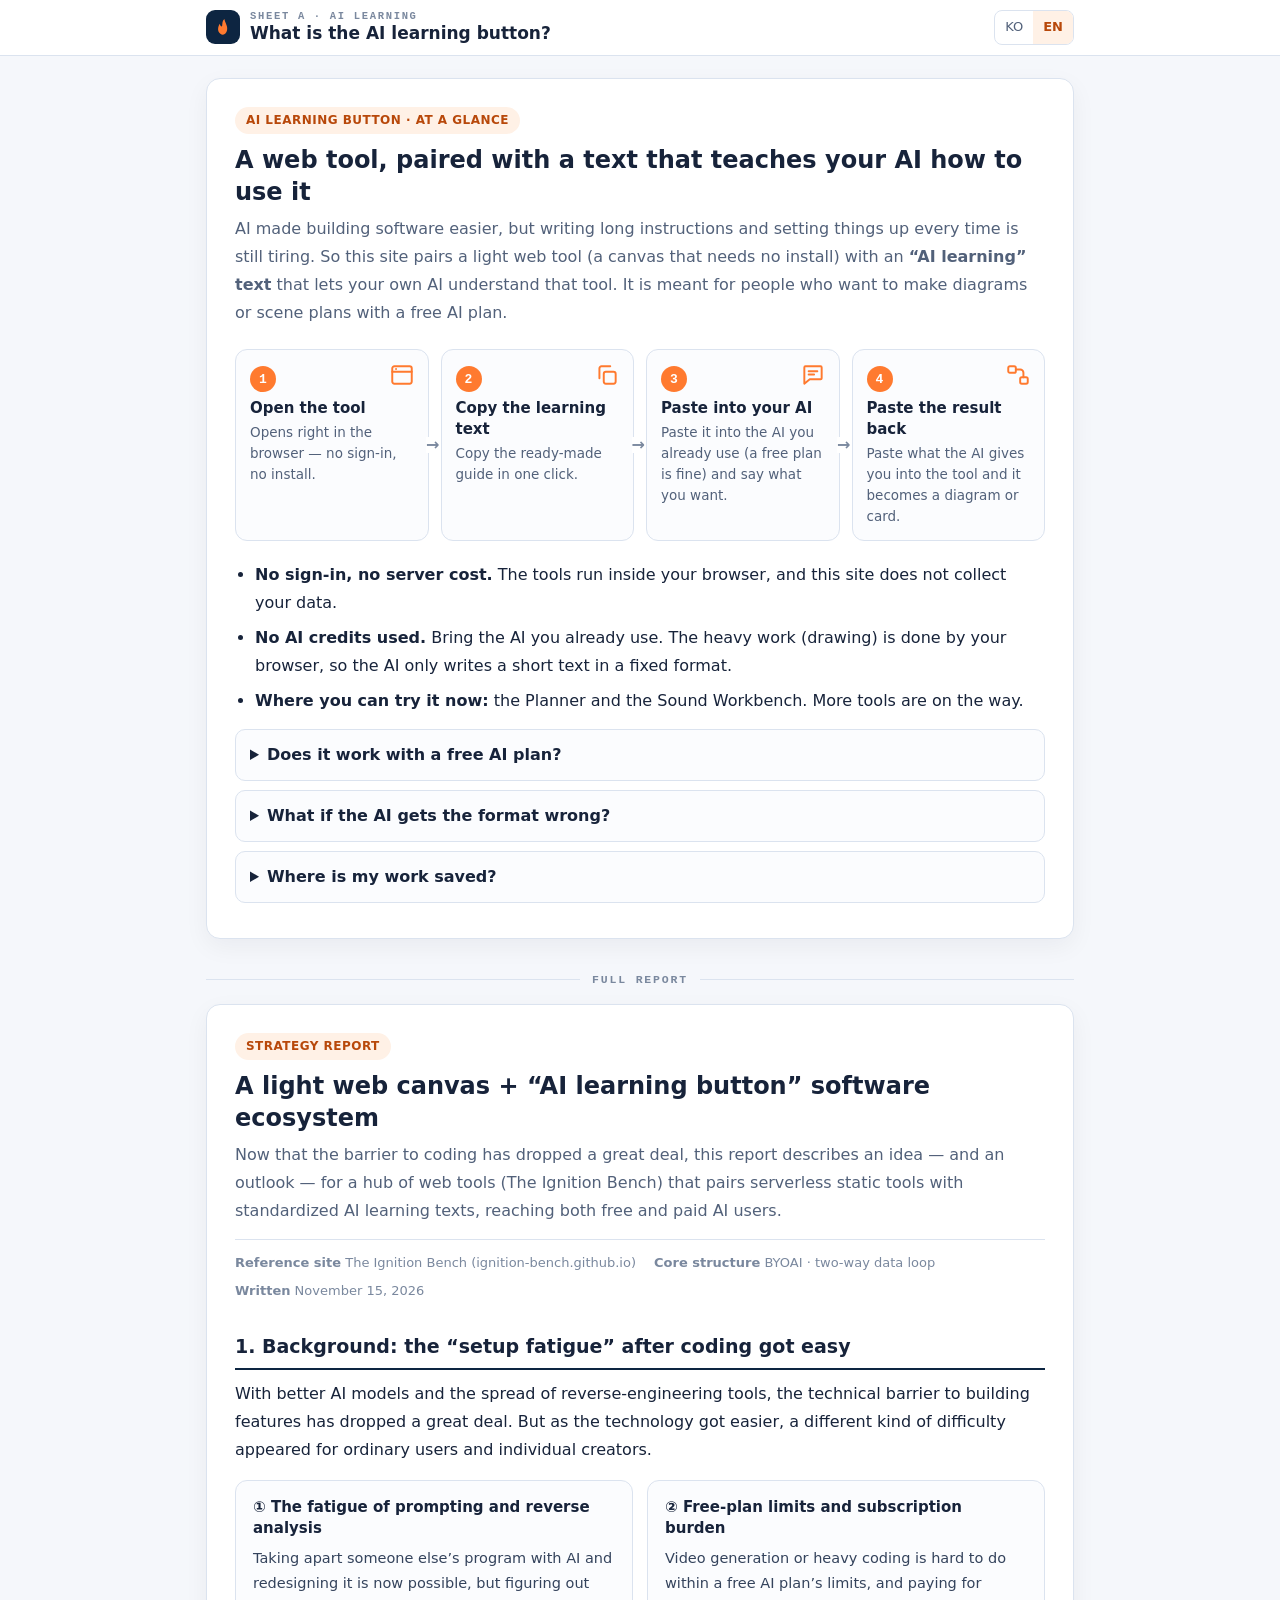
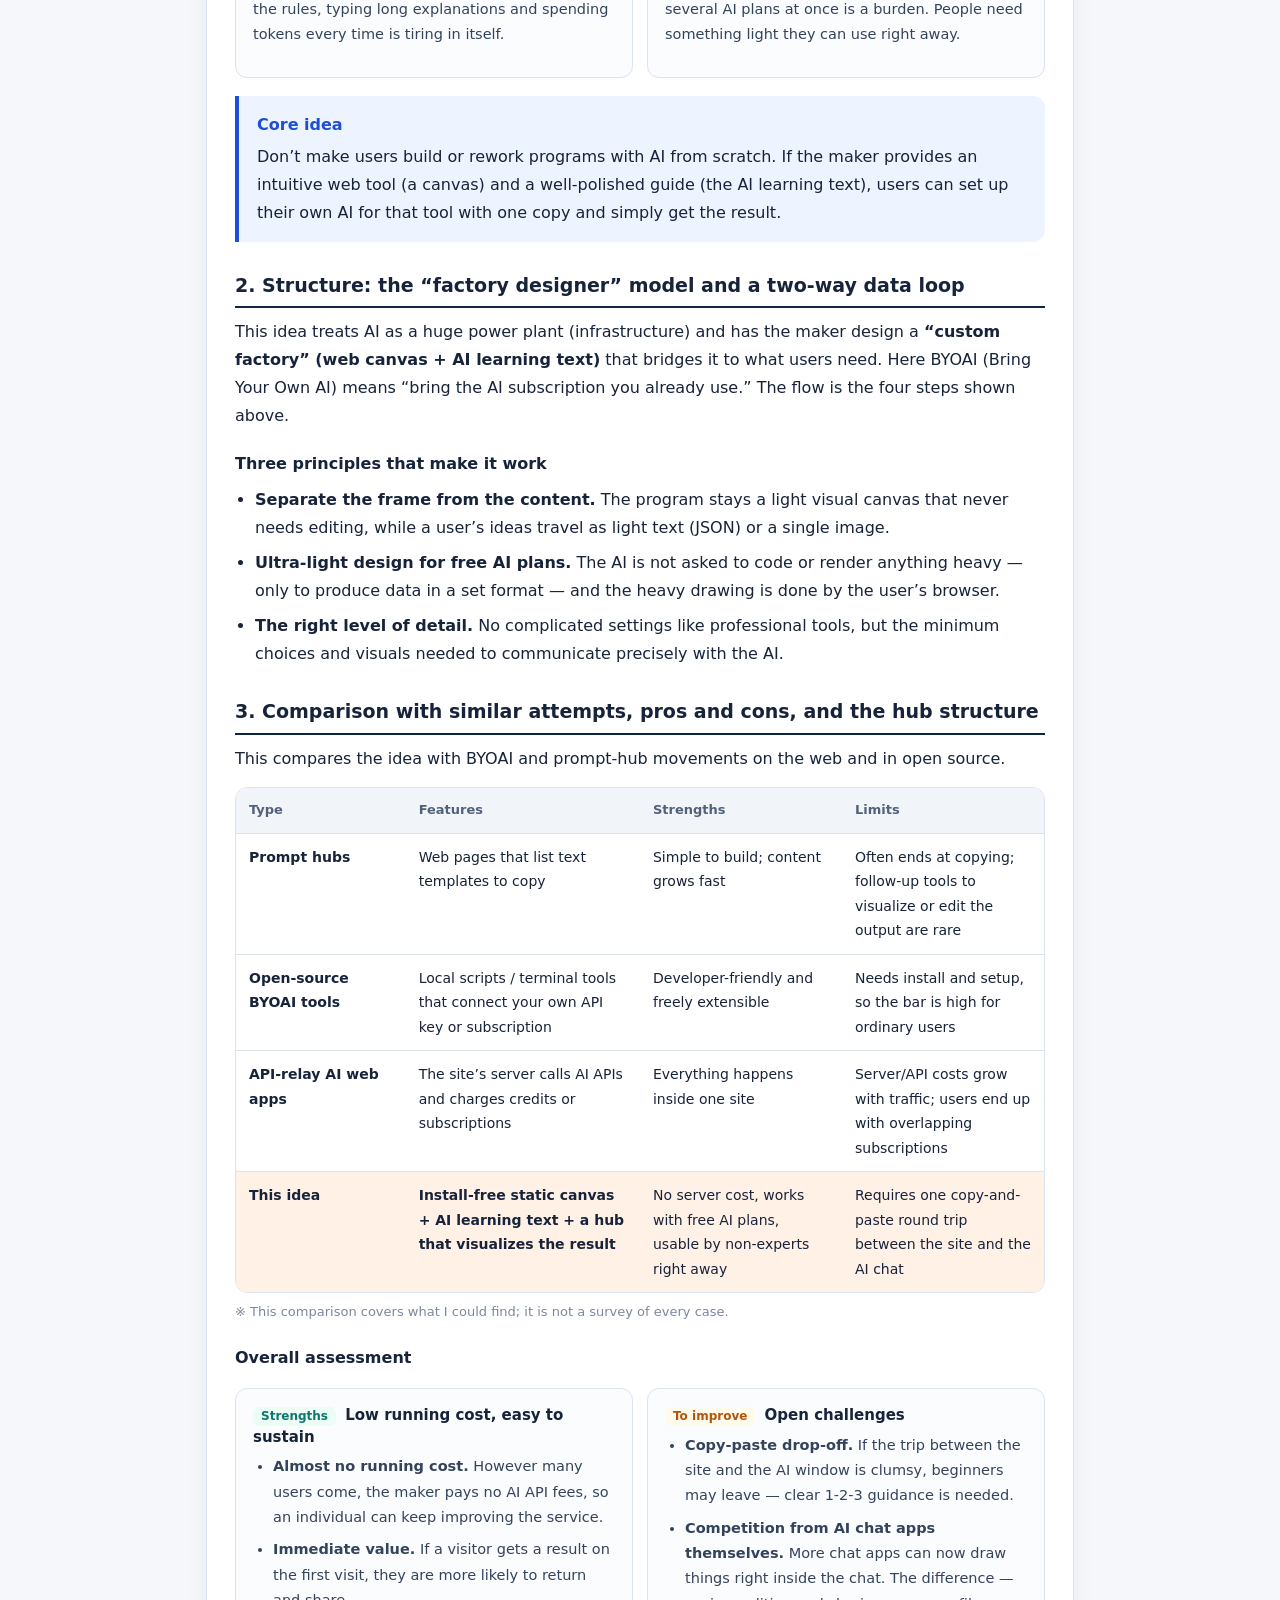
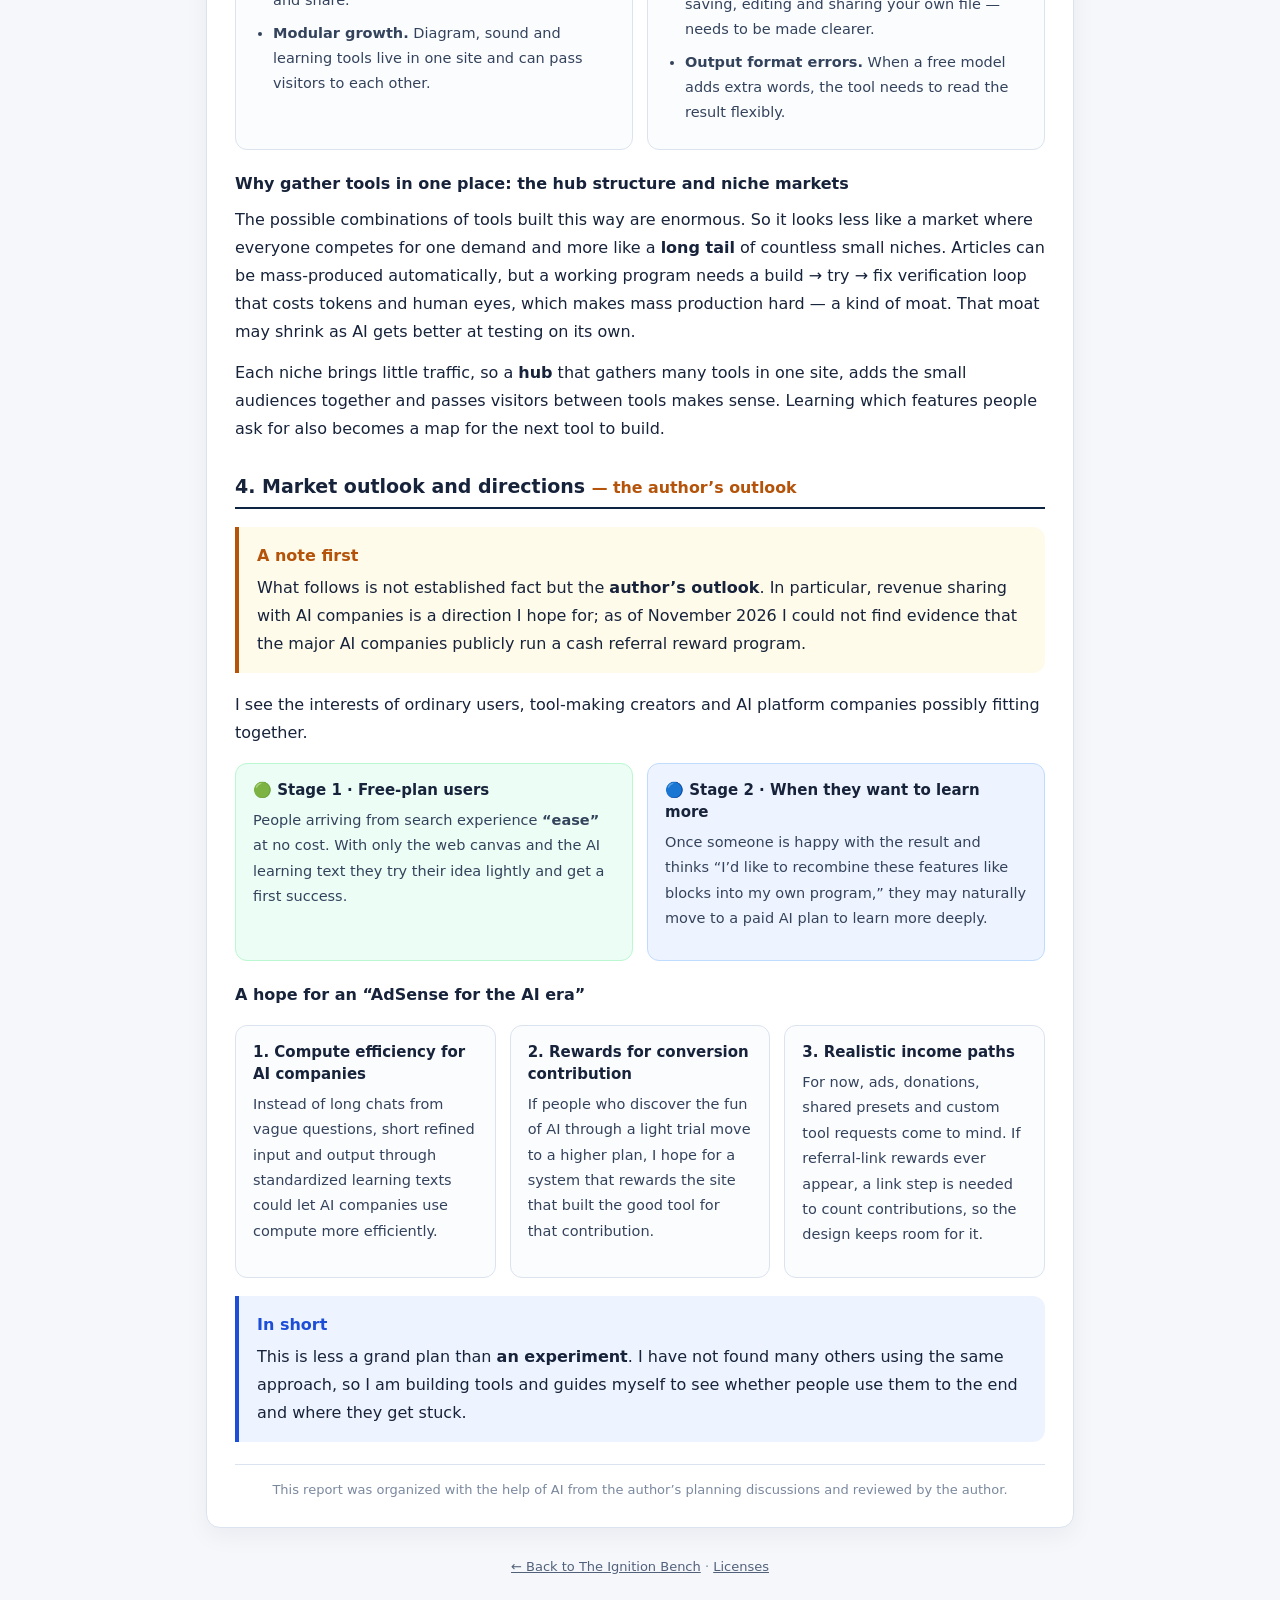
==== commit 1ea123fa: "Add files via upload" ====
--- a/ai-learning/index.html
+++ b/ai-learning/index.html
@@ -57,6 +57,7 @@
   .step{position:relative;border:1px solid var(--line);border-radius:12px;padding:14px 14px 13px;background:#fbfcfe}
   .step .n{display:inline-grid;place-items:center;width:26px;height:26px;border-radius:50%;background:var(--ember);color:#fff;font:800 13px var(--f-mono);margin-bottom:6px}
   .step b{display:block;font-size:15px;line-height:1.4;margin-bottom:3px}
+  .step .ic{position:absolute;top:12px;right:13px;width:26px;height:26px;fill:none;stroke:var(--ember);stroke-width:1.8;stroke-linecap:round;stroke-linejoin:round}
   .step span{display:block;font-size:13.5px;color:var(--dim);line-height:1.55}
   .step:not(:last-child)::after{content:"→";position:absolute;right:-12px;top:50%;transform:translateY(-50%);color:var(--faint);font-weight:800;background:var(--card);line-height:1;z-index:1}
 
@@ -103,7 +104,7 @@
     .grid2,.grid3{grid-template-columns:1fr}
     .bar .sheet{display:none}
   }
-  @media (max-width:420px){ .flow{grid-template-columns:1fr} .step::after{display:none} }
+  @media (max-width:420px){ .flow{grid-template-columns:1fr;gap:20px} .step:not(:last-child)::after,.step:nth-child(2)::after{content:"↓";display:block;right:auto;left:50%;top:auto;bottom:-19px;transform:translateX(-50%)} }
 </style>
 </head>
 <body>
@@ -128,16 +129,16 @@
   </div>
 
   <div class="flow" role="list">
-    <div class="step" role="listitem"><span class="n">1</span>
+    <div class="step" role="listitem"><svg class="ic" viewBox="0 0 24 24" aria-hidden="true"><rect x="3" y="4" width="18" height="16" rx="2"/><path d="M3 9h18"/><path d="M6.5 6.5h.01"/></svg><span class="n">1</span>
       <b data-show="ko">도구 열기</b><b data-show="en">Open the tool</b>
       <span data-show="ko">로그인도 설치도 없이 브라우저에서 바로 열어요.</span><span data-show="en">Opens right in the browser — no sign-in, no install.</span></div>
-    <div class="step" role="listitem"><span class="n">2</span>
+    <div class="step" role="listitem"><svg class="ic" viewBox="0 0 24 24" aria-hidden="true"><rect x="9" y="9" width="11" height="11" rx="2"/><path d="M5 15V6a2 2 0 0 1 2-2h8"/></svg><span class="n">2</span>
       <b data-show="ko">AI 학습 글 복사</b><b data-show="en">Copy the learning text</b>
       <span data-show="ko">도구가 준비해 둔 설명서를 한 번에 복사해요.</span><span data-show="en">Copy the ready-made guide in one click.</span></div>
-    <div class="step" role="listitem"><span class="n">3</span>
+    <div class="step" role="listitem"><svg class="ic" viewBox="0 0 24 24" aria-hidden="true"><path d="M4 5a1 1 0 0 1 1-1h14a1 1 0 0 1 1 1v10a1 1 0 0 1-1 1H9l-5 4z"/><path d="M8 8.5h8M8 11.5h5"/></svg><span class="n">3</span>
       <b data-show="ko">내 AI에 붙여넣기</b><b data-show="en">Paste into your AI</b>
       <span data-show="ko">내가 쓰는 AI(무료 플랜도 괜찮아요)에 붙여넣고 하고 싶은 걸 말해요.</span><span data-show="en">Paste it into the AI you already use (a free plan is fine) and say what you want.</span></div>
-    <div class="step" role="listitem"><span class="n">4</span>
+    <div class="step" role="listitem"><svg class="ic" viewBox="0 0 24 24" aria-hidden="true"><rect x="3" y="4" width="7" height="6" rx="1.5"/><rect x="14" y="14" width="7" height="6" rx="1.5"/><path d="M10 7h4a3 3 0 0 1 3 3v4"/></svg><span class="n">4</span>
       <b data-show="ko">결과를 도구에 붙여넣기</b><b data-show="en">Paste the result back</b>
       <span data-show="ko">AI가 준 결과를 도구에 붙여넣으면 그림과 카드로 완성돼요.</span><span data-show="en">Paste what the AI gives you into the tool and it becomes a diagram or card.</span></div>
   </div>
